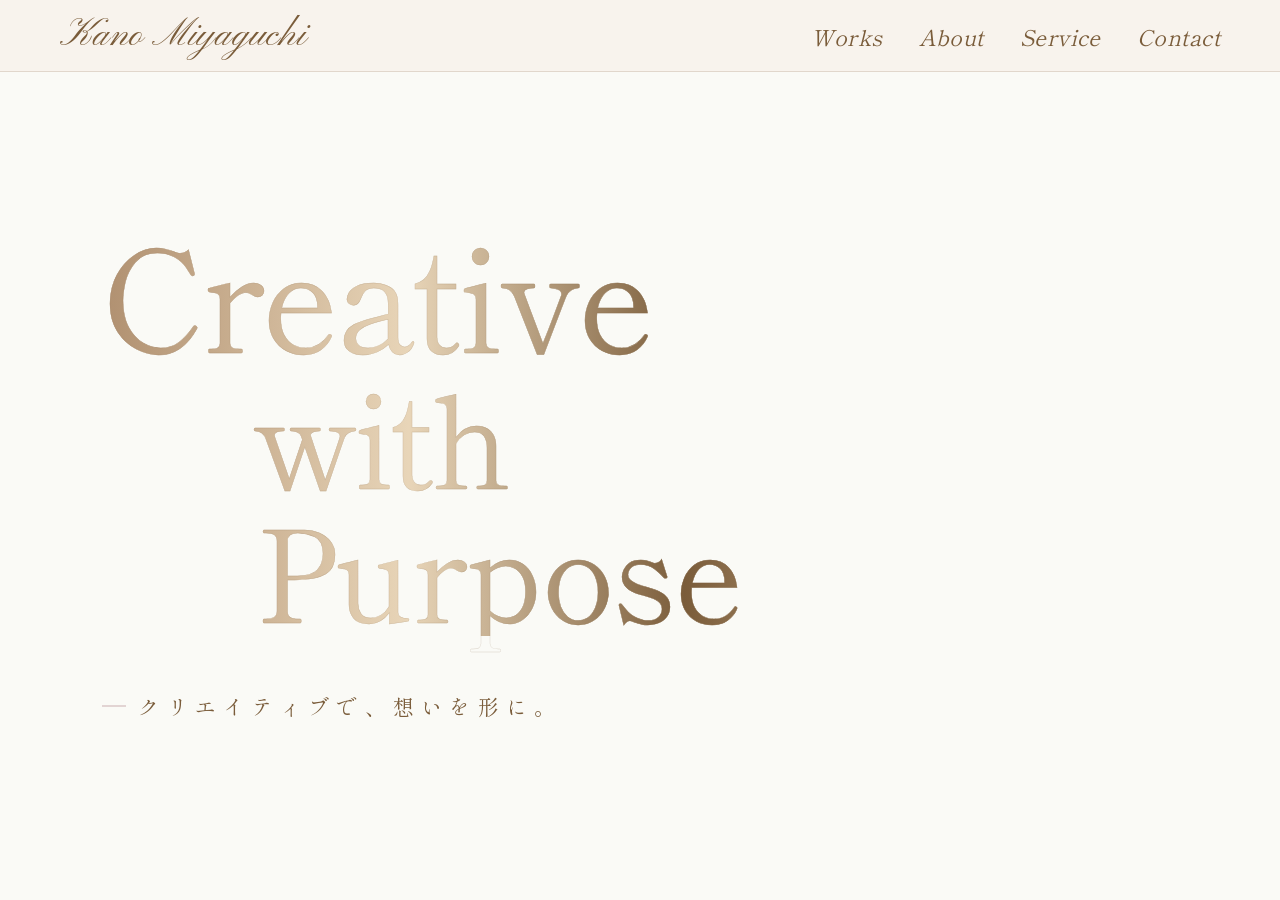
==== index.html @ d0b73858 "Initial commit ポートフォリオ" ====
<!DOCTYPE html>
<html lang="ja">
<head>
  <meta charset="UTF-8">
  <meta name="viewport" content="width=device-width, initial-scale=1.0">
  <title>Kano | Web Designer Portfolio</title>
  <link href="https://fonts.googleapis.com/css2?family=Cormorant+Garamond:ital,wght@0,400;1,400&family=Pinyon+Script&family=Shippori+Mincho:wght@400;500;600;700&family=Noto+Sans+JP:wght@300;400;500&display=swap" rel="stylesheet">
  <link rel="stylesheet" href="style.css?v=6">
</head>
<body class="no-scroll">

  <header>
    <a href="index.html" class="logo">Kano Miyaguchi</a>
    <ul class="nav-links">
      <li><a href="works.html">Works</a></li>
      <li><a href="about.html">About</a></li>
      <li><a href="service.html">Service</a></li>
      <li><a href="contact.html">Contact</a></li>
    </ul>
  </header>

  <!-- HERO -->
  <section id="hero">
    <div class="hero-inner">
      <h1 class="hero-en hero-en--shimmer">
        <span class="hero-line">Creative</span>
        <span class="hero-line hero-line--in">with</span>
        <span class="hero-line hero-line--in">Purpose</span>
      </h1>
      <p class="hero-copy">クリエイティブで、想いを形に。</p>
    </div>
  </section>


</body>
</html>
---- style.css ----
/* ==============================================
   マイポートフォリオ — style.css
   ============================================== */

@import url('https://fonts.googleapis.com/css2?family=Cormorant+Garamond:ital,wght@0,400;1,400&family=Pinyon+Script&family=Shippori+Mincho:wght@400;500;600;700&family=Noto+Sans+JP:wght@300;400;500&display=swap');

/* ─── VARIABLES ─── */
:root {
  --base:    #FAFAF6;
  --sub:     #FAFAF6;
  --accent:  #7A5C3A;
  --accent2: #B09070;
  --pink:    #D4B896;
  --text:    #2A1F14;
  --text-sub:#6B5744;
  --border:  rgba(122,92,58,0.18);
  --grad:    linear-gradient(135deg, #7A5C3A, #D4B896);
  --font:    'Noto Sans JP', sans-serif;
}

/* ─── RESET ─── */
*, *::before, *::after { box-sizing: border-box; margin: 0; padding: 0; }
html { scroll-behavior: smooth; font-size: 16px; }
a { font: inherit; color: inherit; text-decoration: none; }
img { display: block; max-width: 100%; height: auto; }
ul { list-style: none; }
body {
  font-family: 'Noto Sans JP', sans-serif;
  background: var(--base);
  color: var(--text);
  overflow-x: hidden;
  font-weight: 300;
}
body.no-scroll { overflow: hidden; height: 100vh; }

/* ─── HEADER ─── */
header {
  position: fixed; top: 0; left: 0; width: 100vw; z-index: 100;
  height: 72px; padding: 0 60px;
  display: flex; justify-content: space-between; align-items: center;
  background: rgba(248,243,237,0.97);
  backdrop-filter: blur(16px);
  border-bottom: 1px solid var(--border);
}
.logo {
  font-family: 'Pinyon Script', cursive;
  font-style: normal; font-weight: 400; font-size: 38px;
  letter-spacing: 0.02em; color: var(--accent);
}
.nav-links { display: flex; gap: 36px; }
.nav-links a {
  font-family: 'Shippori Mincho', serif;
  font-style: italic; font-weight: 400; font-size: 22px;
  letter-spacing: 0.02em; color: var(--accent);
  transition: color 0.3s; position: relative;
}
.nav-links a::after {
  content: '';
  position: absolute; bottom: -3px; left: 0; right: 0;
  height: 1px; background: var(--grad);
  transform: scaleX(0); transform-origin: center; transition: transform 0.3s;
}
.nav-links a:hover { color: var(--accent); }
.nav-links a:hover::after { transform: scaleX(1); }

/* ─── SECTION COMMON ─── */
section { padding: 52px 60px 110px; }
.container { max-width: 1100px; margin: 0 auto; }
.sec-label {
  font-family: 'Pinyon Script', cursive; font-style: normal; font-weight: 400;
  font-size: 2.2rem; letter-spacing: 0.08em;
  color: var(--pink); margin-bottom: 0;
  display: inline-flex; align-items: center; gap: 10px;
}
.sec-title {
  font-family: 'Shippori Mincho', serif;
  font-size: clamp(1.8rem, 3.5vw, 2.8rem);
  color: var(--accent); line-height: 1.35; letter-spacing: 0.04em; font-weight: 400;
}
.divider { width: 40px; height: 1px; background: var(--grad); margin: 24px 0 48px; }

/* ─── HERO ─── */
#hero {
  height: 100vh;
  display: grid; place-items: center start;
  padding: 0 8%;
  position: relative; overflow: hidden;
  background: var(--base);
}
#hero::after {
  content: '';
  position: absolute; top: 0; right: 0;
  width: 67%; height: 100%;
  background: url('img/flower.jpg') center center / cover no-repeat;
  z-index: 0;
}
.hero-inner {
  position: relative; z-index: 5;
  max-width: 900px; width: 100%;
  text-align: left;
  margin-top: clamp(0px, 4vh, 40px);
}
.hero-en {
  font-family: 'Shippori Mincho', serif;
  font-size: clamp(3.2rem, 10vw, 8.5rem);
  line-height: 1.05; letter-spacing: -0.02em;
  color: var(--accent); margin-bottom: 40px; font-weight: 400;
  display: flex; flex-direction: column;
}
.hero-line { display: block; }
.hero-line:first-child { font-size: 1.12em; }
.hero-line--in { padding-left: 1.2em; }
.hero-en--shimmer {
  display: inline-block;
  -webkit-text-stroke: 0.4px rgba(122,92,58,0.25);
  background: linear-gradient(90deg,
    #B09070 0%, #E8D5B8 20%, #7A5C3A 38%,
    #D4B896 55%, #B09070 70%, #E8D5B8 85%, #7A5C3A 100%);
  background-size: 240% auto;
  -webkit-background-clip: text;
  -webkit-text-fill-color: transparent;
  background-clip: text;
  animation: textShimmer 6s linear infinite;
}
.hero-copy {
  font-family: 'Shippori Mincho', serif;
  font-size: 1.3rem; color: #7A5C3A;
  letter-spacing: 0.35em; line-height: 1;
  display: inline-block;
  position: relative; padding-left: 36px;
  margin-top: 20px;
}
.hero-copy::before {
  content: '';
  position: absolute; top: 50%; left: 0;
  transform: translateY(-50%);
  width: 24px; height: 1px;
  background: rgba(151,99,105,0.5);
}

/* ─── SUB PAGE HEADER ─── */
.page-hero {
  padding: 100px 60px 36px;
  background: var(--sub);
}
.page-hero .container { display: flex; flex-direction: column; gap: 8px; }
.page-hero .sec-title { font-size: clamp(2.4rem, 5vw, 3.6rem); }

/* ─── ABOUT ─── */
#about { background: var(--sub); }
.about-row {
  display: grid; grid-template-columns: 1fr 1.3fr;
  gap: 72px; align-items: start; margin-bottom: 80px;
}
.about-row:last-child { margin-bottom: 0; }
.about-img-single {
  width: 90%; height: auto;
  border-radius: 4px; display: block;
  box-shadow: 0 8px 40px rgba(36,28,28,0.12);
}
.about-row__content { padding-top: 12px; }
.about-name {
  font-family: 'Shippori Mincho', serif;
  font-style: italic; font-size: 2rem; letter-spacing: 0.02em; margin-bottom: 20px; font-weight: 400;
  color: var(--accent);
}
.about-bio { color: var(--text-sub); line-height: 2.2; font-size: 0.9rem; font-weight: 400; }

/* ─── SKILL ─── */
.skill-list { list-style: none; }
.skill-list li {
  display: flex; justify-content: space-between; align-items: center;
  padding: 22px 0; border-bottom: 1px solid var(--border); font-size: 0.78rem;
}
.skill-list li:first-child { border-top: 1px solid var(--border); }
.skill-name-text { font-family:'Noto Sans JP', sans-serif; font-style:normal; font-weight:300; font-size:1rem; letter-spacing:0.04em; color:var(--accent); }
.skill-segs { display: flex; gap: 4px; align-items: center; }
.seg { width: 36px; height: 3px; border-radius: 2px; background: var(--border); }
.seg--on { background: var(--accent); }

/* ─── SERVICE ─── */
#service { background: var(--base); padding-bottom: 40px; }
.service-grid { display: grid; grid-template-columns: repeat(4, 1fr); gap: 2px; }
.service-card {
  padding: 32px 32px 28px; background: #fff; border: 1px solid var(--border);
  position: relative; overflow: hidden; transition: background 0.4s;
  display: flex; flex-direction: column;
}
.service-card:hover { background: var(--base); }
.service-card::before {
  content: ''; position: absolute; top: 0; left: 0; right: 0; height: 2px;
  background: linear-gradient(90deg, var(--pink), var(--accent), var(--pink));
  transform: scaleX(0); transform-origin: left; transition: transform 0.4s;
}
.service-card:hover::before { transform: scaleX(1); }
.service-icon { font-size: 1.8rem; margin-bottom: 24px; }
.service-en { font-family:'Shippori Mincho', serif; font-style:italic; font-weight:400; font-size:1.1rem; letter-spacing:0.04em; color:var(--pink); margin-bottom:8px; min-height:2rem; }
.service-name { font-family:'Shippori Mincho', serif; font-size:1.5rem; margin-bottom:16px; font-weight:600; color:var(--accent); min-height:5rem; }
.service-desc { font-family:'Noto Sans JP', sans-serif; font-size:0.95rem; color:var(--text-sub); line-height:1.9; font-weight:400; min-height:130px; }
.service-tags { display:flex; flex-wrap:wrap; gap:6px; margin-top:-30px; }
.stag { font-family:'Noto Sans JP', sans-serif; font-size:0.85rem; padding:4px 10px; border:1px solid var(--border); border-radius:2px; color:var(--text-sub); font-weight:400; }

/* ─── WORK DETAIL ─── */
.work-meta-bar { background: #F0E8DF; border-bottom: 1px solid var(--border); padding: 20px 0; }
.work-meta-bar__inner { display: flex; gap: 48px; }
.wmb-item { display: flex; flex-direction: column; gap: 4px; }
.wmb-label { font-family: var(--font); font-size: 0.72rem; color: var(--text-sub); letter-spacing: 0.1em; }
.wmb-value { font-family: 'Shippori Mincho', serif; font-size: 1rem; color: var(--accent); }

#work-detail { background: var(--base); padding: 60px 0 80px; }
#work-detail .container { max-width: 1100px; }
.work-detail-thumb {
  width: 100%; aspect-ratio: 16/9;
  border-radius: 4px; margin-bottom: 56px;
}
.work-detail-img {
  width: 80%; display: block;
  border-radius: 4px; margin-bottom: 40px;
  margin-left: auto; margin-right: auto;
}
.work-img-grid {
  display: grid; grid-template-columns: 1fr 1fr; column-gap: 70px; row-gap: 100px;
  width: 100%; margin: 0 auto 56px;
}
.work-grid-img { width: 100%; display: block; border-radius: 4px; }
.work-process__list { list-style: none; padding: 0; margin: 0 0 40px; display: flex; flex-direction: column; gap: 0; }
.work-process__list li {
  display: flex; flex-direction: row; align-items: baseline; gap: 50px;
  padding: 10px 0; border-bottom: 1px solid var(--border);
}
.work-process__list li:first-child { border-top: 1px solid var(--border); }
.wp-label { font-family: 'Shippori Mincho', serif; font-size: 1.1rem; color: var(--accent); white-space: nowrap; flex-shrink: 0; width: 120px; }
.wp-desc { font-family: 'Noto Sans JP', sans-serif; font-size: 0.8rem; color: var(--text-sub); line-height: 1.7; text-align: left; }

/* ─── WORKS ─── */
#works { background: var(--sub); }
.works-grid { display: grid; grid-template-columns: repeat(2, 1fr); gap: 24px; }
.work-item {
  background: var(--base); overflow: hidden;
}
.work-thumb-img { width: 100%; height: 100%; object-fit: cover; object-position: top; display: block; }
.work-thumb-img--contain { object-fit: contain; object-position: center; background: #fff; }
.work-thumb { aspect-ratio: 16/9; width: 90%; margin: 0 auto; display:flex; align-items:center; justify-content:center; font-size:4rem; overflow:hidden;
  box-shadow: 0 6px 24px rgba(122,92,58,0.14), 0 2px 8px rgba(122,92,58,0.08);
  transition: transform 0.4s, box-shadow 0.4s;
}
.work-item:hover .work-thumb { transform: scale(1.03); box-shadow: 0 8px 32px rgba(122,92,58,0.15); }
.wt1, .wt2, .wt3, .wt4 { background: #fff; }
.work-info { padding: 14px 4px 18px; width: 90%; margin: 0 auto; }
.work-thumb--full { width: 100%; }
.work-info--full { width: 100%; }
.work-cat { font-family:'Shippori Mincho', serif; font-style:italic; font-weight:400; font-size:1rem; letter-spacing:0.18em; color:var(--pink); margin-bottom:4px; }
.work-title { font-family:'Shippori Mincho',serif; font-size:1.1rem; margin-bottom:6px; font-weight:400; color:var(--accent); }
.work-desc { font-size:0.82rem; color:var(--text-sub); line-height:1.9; }
.work-meta { display:flex; gap:16px; margin-top:6px; flex-wrap:wrap; }
.wmeta { font-family:var(--font); font-style:normal; font-weight:300; font-size:0.8rem; color:var(--text-sub); letter-spacing:0.1em; }
.wmeta strong { font-family:var(--font); font-style:italic; font-weight:400; color:var(--text); }

/* ─── FLOW ─── */
#flow { background: var(--base); padding-top: 40px; }
.flow-row { display:flex; align-items:stretch; flex-wrap:wrap; }
.flow-step {
  flex:1; min-width:160px; padding:40px 28px;
  background:#fff; border:1px solid var(--border);
  position:relative; text-align:center;
}
.flow-step + .flow-step { margin-left: 2px; }
.flow-arrow {
  position:absolute; right:-14px; top:50%; transform:translateY(-50%);
  width:28px; height:28px; background:var(--base);
  border:1px solid var(--border); border-radius:50%;
  display:flex; align-items:center; justify-content:center;
  font-size:0.75rem; color:var(--accent); z-index:1;
}
.flow-num { font-family:'Shippori Mincho', serif; font-style:italic; font-weight:400; font-size:2.5rem; color:var(--pink); margin-bottom:12px; }
.flow-title { font-family:'Shippori Mincho', serif; font-size:1.3rem; font-weight:700; margin-bottom:8px; letter-spacing:0.04em; color:var(--accent); }
.flow-desc { font-size:0.85rem; color:var(--text-sub); line-height:1.8; font-weight:400; }

/* ─── CONTACT ─── */
#contact { background: var(--sub); }
.contact-email-wrap { max-width:560px; margin:0 auto; text-align:center; padding:20px 0 40px; }
.contact-email-wrap .contact-lead { margin:24px 0 48px; font-size:0.92rem; line-height:2.2; color:var(--text-sub); }
.contact-email-link {
  display:inline-flex; align-items:center; gap:12px;
  font-family:var(--font); font-style:italic; font-weight:300;
  font-size:1.5rem; letter-spacing:0.1em; color:var(--accent);
  border-bottom:1px solid rgba(151,99,105,0.3); padding-bottom:4px;
  transition:color 0.3s, border-color 0.3s;
}
.contact-email-link:hover { color:var(--accent2); border-color:var(--accent2); }
.contact-email-icon { font-style:normal; font-size:1.2rem; }

/* ─── FOOTER ─── */
footer {
  padding: 48px 60px; background: #F8F3ED;
  display: flex; justify-content: space-between; align-items: center;
  position: relative;
}
footer::before {
  content: ''; position: absolute; top: 0; left: 0; right: 0; height: 2px;
  background: linear-gradient(90deg, transparent, #7A5C3A 20%, #D4B896 50%, #7A5C3A 80%, transparent);
}
.footer-logo { font-family:'Pinyon Script', cursive; font-style:normal; font-weight:400; font-size:34px; color:var(--accent); }
.footer-copy { font-family:'Noto Sans JP', sans-serif; font-style:normal; font-weight:300; font-size:0.72rem; color:var(--text-sub); letter-spacing:0.05em; position:absolute; left:50%; transform:translateX(-50%); }
.footer-links a { font-family:'Shippori Mincho', serif; font-style:italic; font-weight:400; font-size:1.4rem; letter-spacing:0.02em; color:var(--accent); transition:color 0.3s; }
.footer-links a:hover { color:var(--accent); }

/* ─── ANIMATIONS ─── */
@keyframes textShimmer {
  0%   { background-position: 0% center; }
  100% { background-position: 240% center; }
}
@keyframes fillBar { to { transform: scaleX(1); } }
@keyframes starPulse {
  0%   { opacity:0.4; transform:scale(0.85); }
  100% { opacity:1;   transform:scale(1.2); }
}

/* ─── RESPONSIVE ─── */
@media (max-width: 900px) {
  header { padding: 0 24px; }
  .nav-links { display: none; }
  section { padding: 80px 24px; }
  .page-hero { padding: 110px 24px 48px; }
  .about-row { grid-template-columns: 1fr; gap: 32px; margin-bottom: 60px; }
  .about-row:nth-child(2) .about-img-single,
  .about-row:nth-child(3) .about-img-single { width: 100%; }
  .service-grid { grid-template-columns: 1fr 1fr; }
  .works-grid { grid-template-columns: 1fr; }
  .work-item.large { grid-column: span 1; }
  .flow-row { flex-direction: column; gap: 2px; }
  .flow-arrow { display: none; }
  footer { flex-direction: column; gap: 20px; text-align: center; }
}
@media (max-width: 600px) {
  .service-grid { grid-template-columns: 1fr; }
}
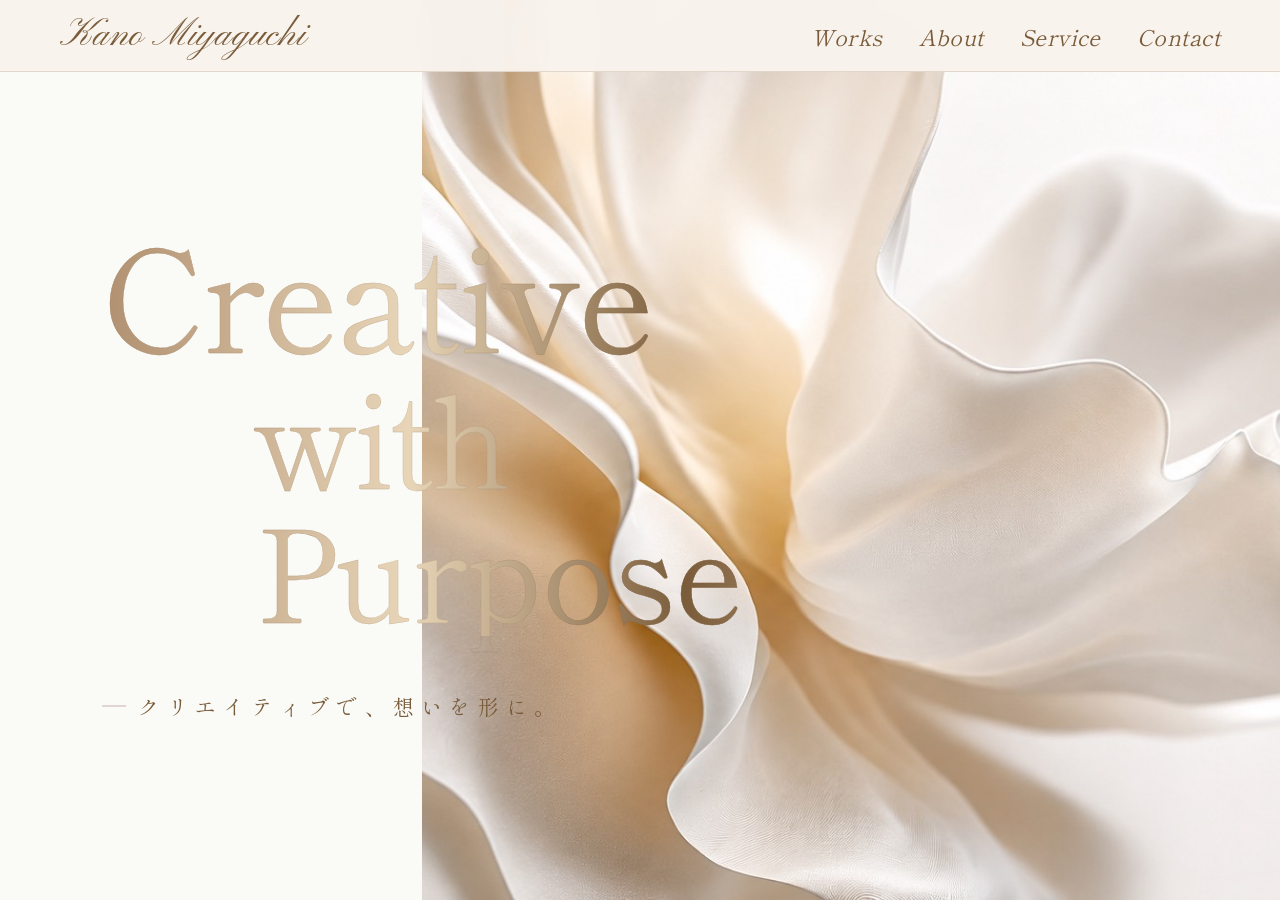
==== commit f99c42a6: "Add files via upload" ====
--- a/index.html
+++ b/index.html
@@ -1,13 +1,18 @@
-<!DOCTYPE html>
+﻿<!DOCTYPE html>
 <html lang="ja">
 <head>
   <meta charset="UTF-8">
   <meta name="viewport" content="width=device-width, initial-scale=1.0">
   <title>Kano | Web Designer Portfolio</title>
   <link href="https://fonts.googleapis.com/css2?family=Cormorant+Garamond:ital,wght@0,400;1,400&family=Pinyon+Script&family=Shippori+Mincho:wght@400;500;600;700&family=Noto+Sans+JP:wght@300;400;500&display=swap" rel="stylesheet">
-  <link rel="stylesheet" href="style.css?v=6">
+  <link rel="stylesheet" href="style.css?v=7">
+  <style>
+    @media (max-width: 900px) {
+      .hero-en { font-size: 5.625rem; }
+    }
+  </style>
 </head>
-<body class="no-scroll">
+<body>
 
   <header>
     <a href="index.html" class="logo">Kano Miyaguchi</a>
@@ -17,7 +22,20 @@
       <li><a href="service.html">Service</a></li>
       <li><a href="contact.html">Contact</a></li>
     </ul>
+    <button class="hamburger" id="hamburger" aria-label="メニュー">
+      <span></span>
+      <span></span>
+      <span></span>
+    </button>
   </header>
+  <div class="mobile-nav" id="mobile-nav">
+    <ul class="mobile-nav__list">
+      <li><a href="works.html">Works</a></li>
+      <li><a href="about.html">About</a></li>
+      <li><a href="service.html">Service</a></li>
+      <li><a href="contact.html">Contact</a></li>
+    </ul>
+  </div>
 
   <!-- HERO -->
   <section id="hero">
@@ -31,6 +49,6 @@
     </div>
   </section>
 
-
+  <script src="main.js"></script>
 </body>
-</html>
+</html>
--- a/style.css
+++ b/style.css
@@ -1,13 +1,12 @@
-/* ==============================================
+﻿/* ==============================================
    マイポートフォリオ — style.css
    ============================================== */
 
 @import url('https://fonts.googleapis.com/css2?family=Cormorant+Garamond:ital,wght@0,400;1,400&family=Pinyon+Script&family=Shippori+Mincho:wght@400;500;600;700&family=Noto+Sans+JP:wght@300;400;500&display=swap');
 
-/* ─── VARIABLES ─── */
+/* ─── VARIABLES ─── */
 :root {
   --base:    #FAFAF6;
-  --sub:     #FAFAF6;
   --accent:  #7A5C3A;
   --accent2: #B09070;
   --pink:    #D4B896;
@@ -18,7 +17,7 @@
   --font:    'Noto Sans JP', sans-serif;
 }
 
-/* ─── RESET ─── */
+/* ─── RESET ─── */
 *, *::before, *::after { box-sizing: border-box; margin: 0; padding: 0; }
 html { scroll-behavior: smooth; font-size: 16px; }
 a { font: inherit; color: inherit; text-decoration: none; }
@@ -31,9 +30,8 @@
   overflow-x: hidden;
   font-weight: 300;
 }
-body.no-scroll { overflow: hidden; height: 100vh; }
-
-/* ─── HEADER ─── */
+
+/* ─── HEADER ─── */
 header {
   position: fixed; top: 0; left: 0; width: 100vw; z-index: 100;
   height: 72px; padding: 0 60px;
@@ -63,7 +61,7 @@
 .nav-links a:hover { color: var(--accent); }
 .nav-links a:hover::after { transform: scaleX(1); }
 
-/* ─── SECTION COMMON ─── */
+/* ─── SECTION COMMON ─── */
 section { padding: 52px 60px 110px; }
 .container { max-width: 1100px; margin: 0 auto; }
 .sec-label {
@@ -79,7 +77,7 @@
 }
 .divider { width: 40px; height: 1px; background: var(--grad); margin: 24px 0 48px; }
 
-/* ─── HERO ─── */
+/* ─── HERO ─── */
 #hero {
   height: 100vh;
   display: grid; place-items: center start;
@@ -129,6 +127,7 @@
   display: inline-block;
   position: relative; padding-left: 36px;
   margin-top: 20px;
+  white-space: nowrap;
 }
 .hero-copy::before {
   content: '';
@@ -138,16 +137,16 @@
   background: rgba(151,99,105,0.5);
 }
 
-/* ─── SUB PAGE HEADER ─── */
+/* ─── SUB PAGE HEADER ─── */
 .page-hero {
   padding: 100px 60px 36px;
-  background: var(--sub);
+  background: var(--base);
 }
 .page-hero .container { display: flex; flex-direction: column; gap: 8px; }
 .page-hero .sec-title { font-size: clamp(2.4rem, 5vw, 3.6rem); }
 
-/* ─── ABOUT ─── */
-#about { background: var(--sub); }
+/* ─── ABOUT ─── */
+#about { background: var(--base); }
 .about-row {
   display: grid; grid-template-columns: 1fr 1.3fr;
   gap: 72px; align-items: start; margin-bottom: 80px;
@@ -166,7 +165,7 @@
 }
 .about-bio { color: var(--text-sub); line-height: 2.2; font-size: 0.9rem; font-weight: 400; }
 
-/* ─── SKILL ─── */
+/* ─── SKILL ─── */
 .skill-list { list-style: none; }
 .skill-list li {
   display: flex; justify-content: space-between; align-items: center;
@@ -178,7 +177,7 @@
 .seg { width: 36px; height: 3px; border-radius: 2px; background: var(--border); }
 .seg--on { background: var(--accent); }
 
-/* ─── SERVICE ─── */
+/* ─── SERVICE ─── */
 #service { background: var(--base); padding-bottom: 40px; }
 .service-grid { display: grid; grid-template-columns: repeat(4, 1fr); gap: 2px; }
 .service-card {
@@ -193,26 +192,21 @@
   transform: scaleX(0); transform-origin: left; transition: transform 0.4s;
 }
 .service-card:hover::before { transform: scaleX(1); }
-.service-icon { font-size: 1.8rem; margin-bottom: 24px; }
 .service-en { font-family:'Shippori Mincho', serif; font-style:italic; font-weight:400; font-size:1.1rem; letter-spacing:0.04em; color:var(--pink); margin-bottom:8px; min-height:2rem; }
 .service-name { font-family:'Shippori Mincho', serif; font-size:1.5rem; margin-bottom:16px; font-weight:600; color:var(--accent); min-height:5rem; }
 .service-desc { font-family:'Noto Sans JP', sans-serif; font-size:0.95rem; color:var(--text-sub); line-height:1.9; font-weight:400; min-height:130px; }
 .service-tags { display:flex; flex-wrap:wrap; gap:6px; margin-top:-30px; }
 .stag { font-family:'Noto Sans JP', sans-serif; font-size:0.85rem; padding:4px 10px; border:1px solid var(--border); border-radius:2px; color:var(--text-sub); font-weight:400; }
 
-/* ─── WORK DETAIL ─── */
+/* ─── WORK DETAIL ─── */
 .work-meta-bar { background: #F0E8DF; border-bottom: 1px solid var(--border); padding: 20px 0; }
-.work-meta-bar__inner { display: flex; gap: 48px; }
+.work-meta-bar__inner { display: flex; gap: 48px; flex-wrap: nowrap; overflow-x: auto; padding-bottom: 18px; }
+.wmb-item { white-space: nowrap; }
 .wmb-item { display: flex; flex-direction: column; gap: 4px; }
 .wmb-label { font-family: var(--font); font-size: 0.72rem; color: var(--text-sub); letter-spacing: 0.1em; }
 .wmb-value { font-family: 'Shippori Mincho', serif; font-size: 1rem; color: var(--accent); }
 
 #work-detail { background: var(--base); padding: 60px 0 80px; }
-#work-detail .container { max-width: 1100px; }
-.work-detail-thumb {
-  width: 100%; aspect-ratio: 16/9;
-  border-radius: 4px; margin-bottom: 56px;
-}
 .work-detail-img {
   width: 80%; display: block;
   border-radius: 4px; margin-bottom: 40px;
@@ -223,7 +217,7 @@
   width: 100%; margin: 0 auto 56px;
 }
 .work-grid-img { width: 100%; display: block; border-radius: 4px; }
-.work-process__list { list-style: none; padding: 0; margin: 0 0 40px; display: flex; flex-direction: column; gap: 0; }
+.work-process__list { list-style: none; padding: 34px 24px 24px; margin: 0 0 40px; display: flex; flex-direction: column; gap: 0; }
 .work-process__list li {
   display: flex; flex-direction: row; align-items: baseline; gap: 50px;
   padding: 10px 0; border-bottom: 1px solid var(--border);
@@ -232,8 +226,8 @@
 .wp-label { font-family: 'Shippori Mincho', serif; font-size: 1.1rem; color: var(--accent); white-space: nowrap; flex-shrink: 0; width: 120px; }
 .wp-desc { font-family: 'Noto Sans JP', sans-serif; font-size: 0.8rem; color: var(--text-sub); line-height: 1.7; text-align: left; }
 
-/* ─── WORKS ─── */
-#works { background: var(--sub); }
+/* ─── WORKS ─── */
+#works { background: var(--base); }
 .works-grid { display: grid; grid-template-columns: repeat(2, 1fr); gap: 24px; }
 .work-item {
   background: var(--base); overflow: hidden;
@@ -247,16 +241,13 @@
 .work-item:hover .work-thumb { transform: scale(1.03); box-shadow: 0 8px 32px rgba(122,92,58,0.15); }
 .wt1, .wt2, .wt3, .wt4 { background: #fff; }
 .work-info { padding: 14px 4px 18px; width: 90%; margin: 0 auto; }
-.work-thumb--full { width: 100%; }
-.work-info--full { width: 100%; }
 .work-cat { font-family:'Shippori Mincho', serif; font-style:italic; font-weight:400; font-size:1rem; letter-spacing:0.18em; color:var(--pink); margin-bottom:4px; }
 .work-title { font-family:'Shippori Mincho',serif; font-size:1.1rem; margin-bottom:6px; font-weight:400; color:var(--accent); }
-.work-desc { font-size:0.82rem; color:var(--text-sub); line-height:1.9; }
 .work-meta { display:flex; gap:16px; margin-top:6px; flex-wrap:wrap; }
 .wmeta { font-family:var(--font); font-style:normal; font-weight:300; font-size:0.8rem; color:var(--text-sub); letter-spacing:0.1em; }
 .wmeta strong { font-family:var(--font); font-style:italic; font-weight:400; color:var(--text); }
 
-/* ─── FLOW ─── */
+/* ─── FLOW ─── */
 #flow { background: var(--base); padding-top: 40px; }
 .flow-row { display:flex; align-items:stretch; flex-wrap:wrap; }
 .flow-step {
@@ -276,8 +267,8 @@
 .flow-title { font-family:'Shippori Mincho', serif; font-size:1.3rem; font-weight:700; margin-bottom:8px; letter-spacing:0.04em; color:var(--accent); }
 .flow-desc { font-size:0.85rem; color:var(--text-sub); line-height:1.8; font-weight:400; }
 
-/* ─── CONTACT ─── */
-#contact { background: var(--sub); }
+/* ─── CONTACT ─── */
+#contact { background: var(--base); }
 .contact-email-wrap { max-width:560px; margin:0 auto; text-align:center; padding:20px 0 40px; }
 .contact-email-wrap .contact-lead { margin:24px 0 48px; font-size:0.92rem; line-height:2.2; color:var(--text-sub); }
 .contact-email-link {
@@ -290,7 +281,7 @@
 .contact-email-link:hover { color:var(--accent2); border-color:var(--accent2); }
 .contact-email-icon { font-style:normal; font-size:1.2rem; }
 
-/* ─── FOOTER ─── */
+/* ─── FOOTER ─── */
 footer {
   padding: 48px 60px; background: #F8F3ED;
   display: flex; justify-content: space-between; align-items: center;
@@ -305,18 +296,13 @@
 .footer-links a { font-family:'Shippori Mincho', serif; font-style:italic; font-weight:400; font-size:1.4rem; letter-spacing:0.02em; color:var(--accent); transition:color 0.3s; }
 .footer-links a:hover { color:var(--accent); }
 
-/* ─── ANIMATIONS ─── */
+/* ─── ANIMATIONS ─── */
 @keyframes textShimmer {
   0%   { background-position: 0% center; }
   100% { background-position: 240% center; }
 }
-@keyframes fillBar { to { transform: scaleX(1); } }
-@keyframes starPulse {
-  0%   { opacity:0.4; transform:scale(0.85); }
-  100% { opacity:1;   transform:scale(1.2); }
-}
-
-/* ─── RESPONSIVE ─── */
+
+/* ─── RESPONSIVE ─── */
 @media (max-width: 900px) {
   header { padding: 0 24px; }
   .nav-links { display: none; }
@@ -327,11 +313,46 @@
   .about-row:nth-child(3) .about-img-single { width: 100%; }
   .service-grid { grid-template-columns: 1fr 1fr; }
   .works-grid { grid-template-columns: 1fr; }
-  .work-item.large { grid-column: span 1; }
   .flow-row { flex-direction: column; gap: 2px; }
   .flow-arrow { display: none; }
   footer { flex-direction: column; gap: 20px; text-align: center; }
+  .footer-copy { position: static; transform: none; }
+  #hero { overflow: hidden; }
+  .hero-en { font-size: 5.625rem; }
 }
 @media (max-width: 600px) {
   .service-grid { grid-template-columns: 1fr; }
 }
+
+/* ─── HAMBURGER / MOBILE NAV ─── */
+.hamburger {
+  display: none;
+  flex-direction: column; justify-content: center; gap: 5px;
+  width: 36px; height: 36px; background: none; border: none; cursor: pointer; padding: 4px;
+}
+.hamburger span {
+  display: block; width: 100%; height: 1.5px;
+  background: var(--accent); border-radius: 2px;
+  transition: transform 0.3s, opacity 0.3s;
+}
+.hamburger.is-open span:nth-child(1) { transform: translateY(6.5px) rotate(45deg); }
+.hamburger.is-open span:nth-child(2) { opacity: 0; }
+.hamburger.is-open span:nth-child(3) { transform: translateY(-6.5px) rotate(-45deg); }
+.mobile-nav {
+  display: none;
+  position: fixed; top: 72px; left: 0; width: 100%; height: calc(100vh - 72px);
+  background: rgba(250,250,246,0.98); backdrop-filter: blur(16px);
+  z-index: 99; flex-direction: column; align-items: center; justify-content: center;
+}
+.mobile-nav.is-open { display: flex; }
+.mobile-nav__list { list-style: none; text-align: center; }
+.mobile-nav__list li { padding: 20px 0; border-bottom: 1px solid var(--border); width: 200px; }
+.mobile-nav__list li:first-child { border-top: 1px solid var(--border); }
+.mobile-nav__list a {
+  font-family: 'Shippori Mincho', serif; font-style: italic;
+  font-size: 1.8rem; letter-spacing: 0.06em; color: var(--accent);
+}
+@media (max-width: 900px) {
+  .nav-links { display: none; }
+  .hamburger { display: flex; }
+}
